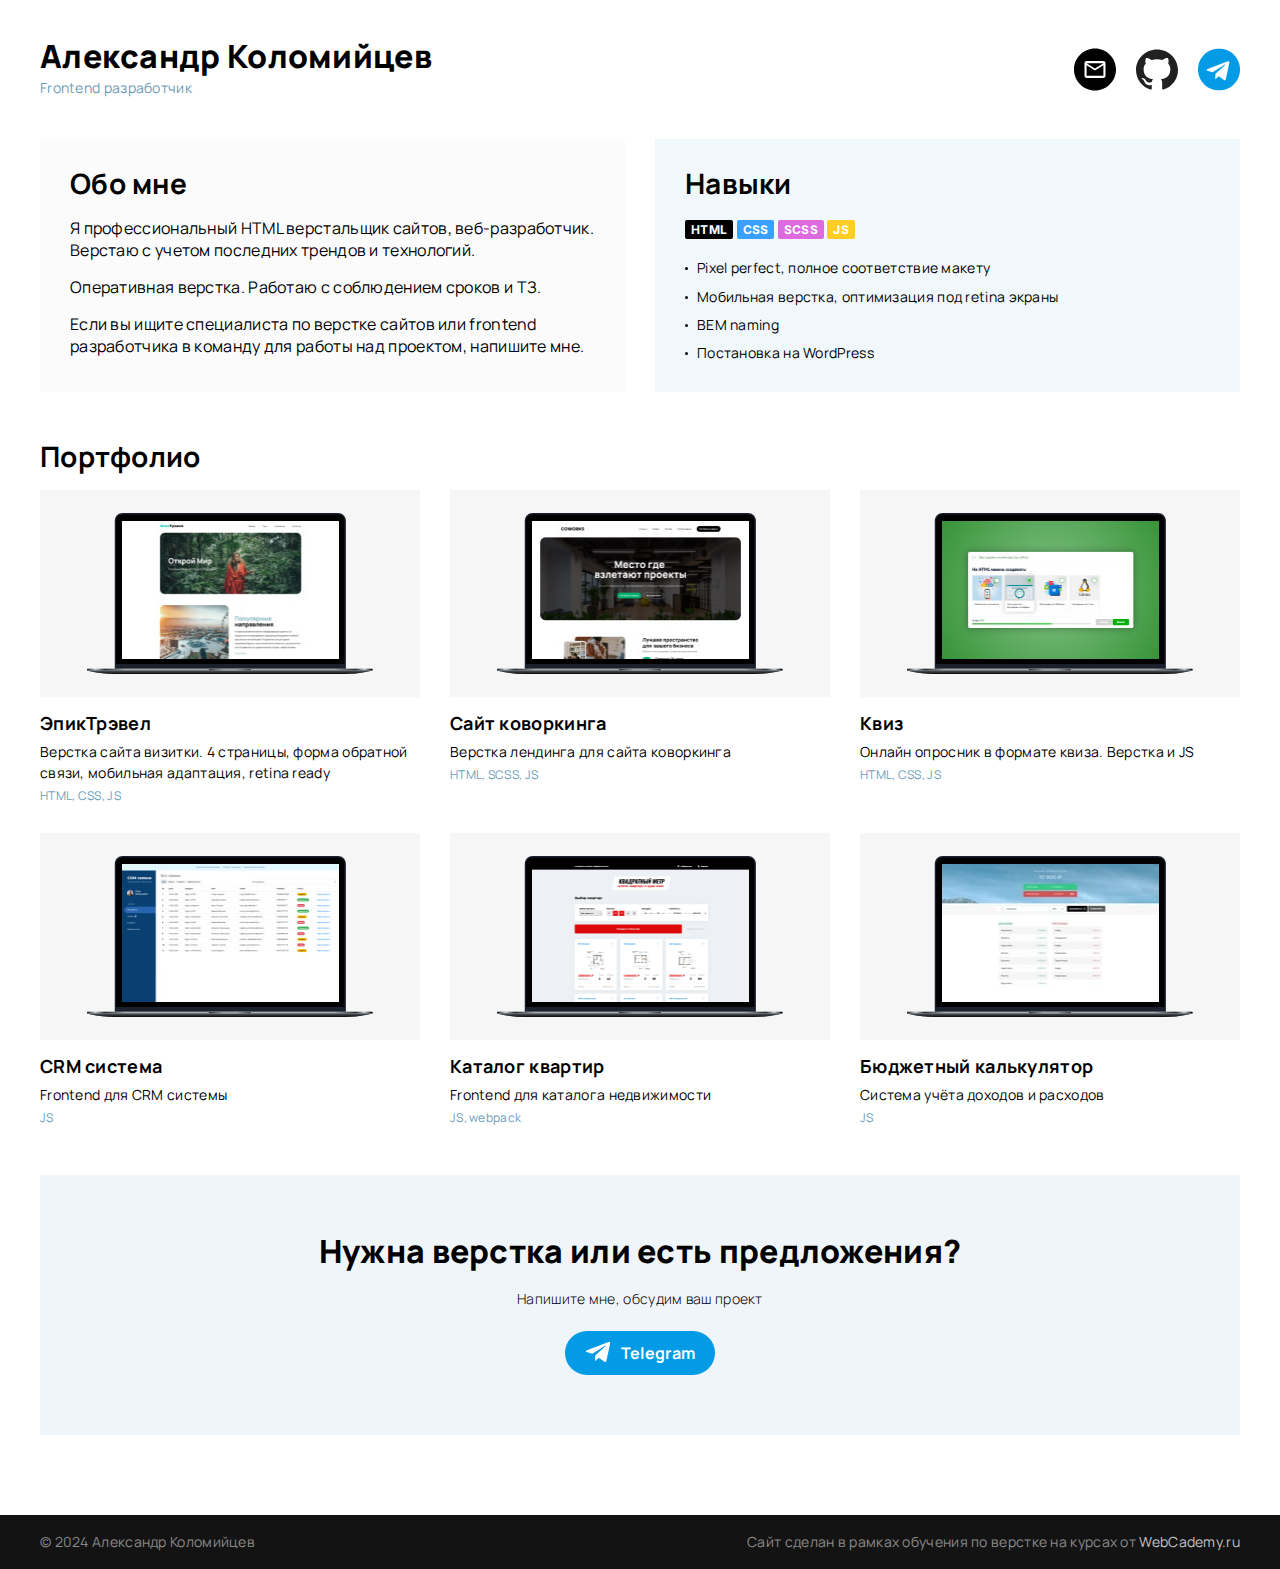
==== docs/index.html @ 0c03bd49 "Portfolio" ====
<!DOCTYPE html>
<html lang="ru">

<head>
    <meta charset="UTF-8">
    <meta name="viewport" content="width=device-width, initial-scale=1.0">
    <title>Портфолио Александр Коломийцев Frontend разработчик</title>
    <link type="image/x-icon" rel="shortcut icon" href="./img/favicons/favicons/icons/favicon-16x16.png">
    <link rel="stylesheet" href="./js/fancybox/fancybox.css">
    <link rel="stylesheet" href="./css/main.css">
</head>

<body class="sticky-footer">
    <header class="header">
        <div class="container">
            <div class="header__row">
                <div class="header__logo">
                    <a href="https://github.com/Alex-nzn">
                        <h1 class="header__logo-title title-h2">Александр Коломийцев</h1>
                        <div class="header__logo-link">Frontend разработчик</div>
                    </a>
                </div>
                <div class="header__socials">
                    <a href="mailto:xzczzc@inbox.ru"> <img src="./img/socials/email.svg" alt="Email"> </a>
                    <a href="https://github.com/Alex-nzn"> <img src="./img/socials/github.svg" alt="Github"> </a>
                    <a href="https://t.me/alex_nzn" target="_blank"> <img src="./img/socials/telegram.svg"
                            alt="Telegram"> </a>
                </div>
            </div>
        </div>
    </header>

    <main class="main">

        <div class="about">
            <div class="container">
                <div class="about__row">
                    <div class="about__block">
                        <h3 class="title-h3">Обо мне</h3>
                        <p>Я профессиональный HTML верстальщик сайтов, веб-разработчик. Верстаю с учетом последних
                            трендов и
                            технологий.</p>
                        <p>Оперативная верстка. Работаю с соблюдением сроков и ТЗ.</p>
                        <p>Если вы ищите специалиста по верстке сайтов или frontend разработчика в команду для работы
                            над
                            проектом, напишите мне.</p>
                    </div>
                    <div class="about__block about__block--list">
                        <h3 class="title-h3">Навыки</h3>
                        <div class="about__skills-colors">
                            <span class="about__skills-black">HTML</span>
                            <span class="about__skills-blue">CSS</span>
                            <span class="about__skills-pink">SCSS</span>
                            <span class="about__skills-yellow">JS</span>
                        </div>
                        <ul class="about__skills-list">
                            <li>
                                <p>Pixel perfect, полное соответствие макету</p>
                            </li>
                            <li>
                                <p>Мобильная верстка, оптимизация под retina экраны</p>
                            </li>
                            <li>
                                <p>BEM naming</p>
                            </li>
                            <li>
                                <p>Постановка на WordPress</p>
                            </li>
                        </ul>
                    </div>
                </div>
            </div>
        </div>

        <div class="portfolio">
            <div class="container">
                <h3 class="title-h3">Портфолио</h3>
                <div class="portfolio__wrapper">

                    <article class="portfolio__item" data-fancybox="album" data-src="#epic-travel">
                        <div class="portfolio__item-img" data-action="1">
                            <img class="frame__large" src="./img/projects/laptop.svg" alt="Laptop">
                            <img class="img__large" src="./img/projects/epic.jpg" srcset="./img/projects/epic@2x.jpg 2x"
                                alt="Epic">
                        </div>
                        <div class="portfolio__item-text">
                            <div class="text__title">ЭпикТрэвел</div>
                            <div class="text__desc">Верстка сайта визитки. 4 страницы, форма обратной связи,
                                мобильная адаптация, retina ready</div>
                            <a href="#!" class="link">HTML, CSS, JS</a>
                        </div>
                    </article>

                    <article class="portfolio__item" data-fancybox="album" data-src="#coworks">
                        <div class="portfolio__item-img" data-action="2">
                            <img class="frame__large" src="./img/projects/laptop.svg" alt="Laptop">
                            <img class="img__large" src="./img/projects/coworks.jpg"
                                srcset="./img/projects/coworks@2x.jpg 2x" alt="Coworks">
                        </div>
                        <div class="portfolio__item-text">
                            <div class="text__title">Сайт коворкинга</div>
                            <div class="text__desc">Верстка лендинга для сайта коворкинга</div>
                            <a href="#!" class="link">HTML, SCSS, JS</a>
                        </div>
                    </article>

                    <article class="portfolio__item" data-fancybox="album" data-src="#quiz">
                        <div class="portfolio__item-img">
                            <img class="frame__large" src="./img/projects/laptop.svg" alt="Laptop">
                            <img class="img__large" src="./img/projects/quiz.jpg" srcset="./img/projects/quiz@2x.jpg 2x"
                                alt="Quiz">
                        </div>
                        <div class="portfolio__item-text">
                            <div class="text__title">Квиз</div>
                            <div class="text__desc">Онлайн опросник в формате квиза. Верстка и JS</div>
                            <a href="#!" class="link">HTML, CSS, JS</a>
                        </div>
                    </article>

                    <article class="portfolio__item" data-fancybox="album" data-src="#crm">
                        <div class="portfolio__item-img">
                            <img class="frame__large" src="./img/projects/laptop.svg" alt="Laptop">
                            <img class="img__large" src="./img/projects/crm.jpg" srcset="./img/projects/crm@2x.jpg 2x"
                                alt="Crm">
                        </div>
                        <div class="portfolio__item-text">
                            <div class="text__title">CRM система</div>
                            <div class="text__desc">Frontend для CRM системы</div>
                            <a href="#!" class="link">JS</a>
                        </div>
                    </article>

                    <article class="portfolio__item" data-fancybox="album" data-src="#spa">
                        <div class="portfolio__item-img">
                            <img class="frame__large" src="./img/projects/laptop.svg" alt="Laptop">
                            <img class="img__large" src="./img/projects/spa.jpg" srcset="./img/projects/spa@2x.jpg 2x"
                                alt="Spa">
                        </div>
                        <div class="portfolio__item-text">
                            <div class="text__title">Каталог квартир</div>
                            <div class="text__desc">Frontend для каталога недвижимости</div>
                            <a href="#!" class="link">JS, webpack</a>
                        </div>
                    </article>

                    <article class="portfolio__item" data-fancybox="album" data-src="#budget-calculator">
                        <div class="portfolio__item-img">
                            <img class="frame__large" src="./img/projects/laptop.svg" alt="Laptop">
                            <img class="img__large" src="./img/projects/budget-calculator.jpg"
                                srcset="./img/projects/budget-calculator@2x.jpg 2x" alt="Budget-calculator">
                        </div>
                        <div class="portfolio__item-text">
                            <div class="text__title">Бюджетный калькулятор</div>
                            <div class="text__desc">Система учёта доходов и расходов</div>
                            <a href="#!" class="link">JS</a>
                        </div>
                    </article>

                    <!-- <article class="portfolio__item" data-fancybox data-src="#crm-react">
                        <div class="portfolio__item-img">
                            <img class="frame__large" src="./img/projects/laptop.svg" alt="Laptop">
                            <img class="img__large" src="./img/projects/crm.jpg" srcset="./img/projects/crm@2x.jpg 2x"
                                alt="Crm">
                            <img class="img__large  img__large--react-logo-home" src="./img/icons/react-logo.svg"
                                alt="React">
                        </div>
                        <div class="portfolio__item-text">
                            <div class="text__title">CRM система</div>
                            <div class="text__desc">Frontend для CRM системы</div>
                            <a href="#!" class="link">JS</a>
                        </div>
                    </article> -->
                </div>
            </div>
        </div>

        <div class="cta">
            <div class="container">
                <div class="cta__content">
                    <h2 class="title-h2">Нужна верстка или есть предложения?</h2>
                    <div class="cta__content-text">Напишите мне, обсудим ваш проект</div>
                    <a href="https://t.me/alex_nzn" class="cta__content-btn" target="_blank"><img
                            src="./img/icons/telegram.svg" alt="">Telegram</a>
                </div>
            </div>
        </div>

    </main>

    <footer class="footer">
        <div class="container">
            <div class="footer__row">
                <div class="footer__left">© 2024 Александр Коломийцев</div>
                <div class="footer__right">Сайт сделан в рамках обучения по верстке на курсах от
                    <a href="https://webcademy.ru/" target="_blank">WebCademy.ru</a>
                </div>
            </div>
        </div>
    </footer>

    <!--------------Modal-------------->
    <section class="modal" id="epic-travel">
        <div class="modal__img">
            <img class="frame__large" src="./img/projects/laptop-big.svg" alt="Laptop">
            <img class="img__large img__large--modal" src="./img/projects/epic-lg.jpg"
                srcset="./img/projects/epic-lg@2x.jpg 2x" alt="Epic">
        </div>
        <div class="modal__item-text">
            <div class="text__title text__title--modal">ЭпикТрэвел</div>
            <div class="text__desc text__desc--modal">
                <p>Верстка сайта визитки. 3 страницы, форма обратной связи, мобильная адаптация, retina ready.
                </p>
                <p>Страницы:</p>
            </div>
            <div class="modal__links">
                <ul>
                    <li><a href="https://alex-nzn.github.io/Epic-travel/index.html" target="_blank">Главная</a></li>
                    <li><a href="https://alex-nzn.github.io/Epic-travel/tours.html" target="_blank">Туры и
                            направления</a></li>
                    <li><a href="https://alex-nzn.github.io/Epic-travel/about.html" target="_blank">О компании</a></li>
                    <li><a href="https://alex-nzn.github.io/Epic-travel/contacts.html" target="_blank">Контакты</a></li>
                </ul>
            </div>
            <div><a href="#!" class="link">HTML, CSS, JS</a></div>

            <div class="btns">
                <div class="modal-btn"> <a href="https://alex-nzn.github.io/Epic-travel" target="_blank"><img
                            src="./img/icons/link.svg" alt="">Смотреть демо</a></div>
                <!-- <a href="#!"><img src="./img/icons/site.svg" alt="">Сайт клиента</a> -->
                <div><a href="https://github.com/Alex-nzn/Epic-travel"><img src="./img/icons/github.svg" alt="">GitHub
                        проекта</a></div>
            </div>
        </div>
    </section>

    <section class="modal" id="coworks">
        <div class="modal__img">
            <img class="frame__large" src="./img/projects/laptop-big.svg" alt="Laptop">
            <img class="img__large img__large--modal" src="./img/projects/coworks-lg.jpg"
                srcset="./img/projects/coworks-lg@2x.jpg 2x" alt="Epic">
        </div>
        <div class="modal__item-text">
            <div class="text__title text__title--modal">ЭпикТрэвел</div>
            <div class="text__desc text__desc--modal">
                <p>Верстка лендинга для сайта коворкинга</p>
            </div>

            <div><a href="#!" class="link">HTML, SCSS, JS</a></div>

            <div class="btns">
                <div class="modal-btn"> <a href="https://alex-nzn.github.io/Coworks/" target="_blank"><img
                            src="./img/icons/link.svg" alt="">Смотреть демо</a></div>
                <!-- <a href="#!"><img src="./img/icons/site.svg" alt="">Сайт клиента</a> -->
                <div><a href="https://github.com/Alex-nzn/Coworks"><img src="./img/icons/github.svg" alt="">GitHub
                        проекта</a></div>
            </div>
        </div>
    </section>

    <section class="modal" id="quiz">
        <div class="modal__img">
            <img class="frame__large" src="./img/projects/laptop-big.svg" alt="Laptop">
            <img class="img__large img__large--modal" src="./img/projects/quiz-lg.jpg"
                srcset="./img/projects/quiz-lg@2x.jpg 2x" alt="Quiz">
        </div>
        <div class="modal__item-text">
            <div class="text__title text__title--modal">ЭпикТрэвел</div>
            <div class="text__desc text__desc--modal">
                <p>Онлайн опросник в формате квиза. Верстка и JS</p>
            </div>

            <div><a href="#!" class="link">HTML, CSS, JS</a></div>

            <div class="btns">
                <div class="modal-btn"> <a href="https://alex-nzn.github.io/Quiz/" target="_blank"><img
                            src="./img/icons/link.svg" alt="">Смотреть демо</a></div>
                <!-- <a href="#!"><img src="./img/icons/site.svg" alt="">Сайт клиента</a> -->
                <div><a href="https://github.com/Alex-nzn/Quiz"><img src="./img/icons/github.svg" alt="">GitHub
                        проекта</a></div>
            </div>
        </div>
    </section>

    <section class="modal" id="crm">
        <div class="modal__img">
            <img class="frame__large" src="./img/projects/laptop-big.svg" alt="Laptop">
            <img class="img__large img__large--modal" src="./img/projects/crm-lg.jpg"
                srcset="./img/projects/crm-lg@2x.jpg 2x" alt="Crm">
        </div>
        <div class="modal__item-text">
            <div class="text__title text__title--modal">ЭпикТрэвел</div>
            <div class="text__desc text__desc--modal">
                <p>Frontend для CRM системы</p>

            </div>

            <div><a href="#!" class="link">JS</a></div>

            <div class="btns">
                <div class="modal-btn"> <a href="https://alex-nzn.github.io/CRM/index.html" target="_blank"><img
                            src="./img/icons/link.svg" alt="">Смотреть демо</a></div>
                <!-- <a href="#!"><img src="./img/icons/site.svg" alt="">Сайт клиента</a> -->
                <div><a href="https://github.com/Alex-nzn/CRM"><img src="./img/icons/github.svg" alt="">GitHub
                        проекта</a></div>
            </div>
        </div>
    </section>

    <section class="modal" id="spa">
        <div class="modal__img">
            <img class="frame__large" src="./img/projects/laptop-big.svg" alt="Laptop">
            <img class="img__large img__large--modal" src="./img/projects/spa-lg.jpg"
                srcset="./img/projects/spa-lg@2x.jpg 2x" alt="Spa">
        </div>
        <div class="modal__item-text">
            <div class="text__title text__title--modal">ЭпикТрэвел</div>
            <div class="text__desc text__desc--modal">
                <p>Frontend для каталога недвижимости</p>
            </div>

            <div><a href="#!" class="link">JS, webpack </a></div>

            <div class="btns">
                <div class="modal-btn"> <a href="https://alex-nzn.github.io/Kvadratniy-metr/" target="_blank"><img
                            src="./img/icons/link.svg" alt="">Смотреть демо</a></div>
                <!-- <a href="#!"><img src="./img/icons/site.svg" alt="">Сайт клиента</a> -->
                <div><a href="https://github.com/Alex-nzn/Kvadratniy-metr"><img src="./img/icons/github.svg"
                            alt="">GitHub проекта</a></div>
            </div>
        </div>
    </section>

    <section class="modal" id="budget-calculator">
        <div class="modal__img">
            <img class="frame__large" src="./img/projects/laptop-big.svg" alt="Laptop">
            <img class="img__large img__large--modal" src="./img/projects/budget-calculator-lg.jpg"
                srcset="./img/projects/budget-calculator-lg@2x.jpg 2x" alt="Budget-calculator">
        </div>
        <div class="modal__item-text">
            <div class="text__title text__title--modal">Бюджетный калькулятор</div>
            <div class="text__desc text__desc--modal">
                <p>Система учёта доходов и расходов</p>
            </div>

            <div><a href="#!" class="link">JS</a></div>

            <div class="btns">
                <div class="modal-btn"> <a href="https://alex-nzn.github.io/Budget-calculator/" target="_blank"><img
                            src="./img/icons/link.svg" alt="">Смотреть демо</a></div>
                <!-- <a href="#!"><img src="./img/icons/site.svg" alt="">Сайт клиента</a> -->
                <div><a href="https://github.com/Alex-nzn/Budget-calculator"><img src="./img/icons/github.svg"
                            alt="">GitHub проекта</a></div>
            </div>
        </div>
    </section>

    <!-- <section class="modal" id="crm-react">
        <div class="modal__img">
            <img class="frame__large" src="./img/projects/laptop-big.svg" alt="Laptop">
            <img class="img__large img__large--modal" src="./img/projects/crm-lg.jpg"
                srcset="./img/projects/crm-lg@2x.jpg 2x" alt="Crm">
            <img class="img__large  img__large--react-logo-modal" src="./img/icons/react-logo.svg" alt="React">
        </div>
        <div class="modal__item-text">
            <div class="text__title text__title--modal">ЭпикТрэвел</div>
            <div class="text__desc text__desc--modal">
                <p>Верстка сайта визитки. 3 страницы, форма обратной связи, мобильная адаптация, retina ready.
                </p>
                <p>Страницы:</p>
            </div>
            <div class="modal__links">
                <ul>
                    <li><a href="#!">Главная</a></li>
                    <li><a href="#!">Туры и направления</a></li>
                    <li><a href="#!">О компании</a></li>
                    <li><a href="#!">Контакты</a></li>
                </ul>
            </div>
            <div><a href="#!" class="link">HTML, SCSS, JS, PHP</a></div>

            <div class="btns">
                <div class="modal-btn"> <a href="#!"><img src="./img/icons/link.svg" alt="">Смотреть демо</a></div>
                 <a href="#!"><img src="./img/icons/site.svg" alt="">Сайт клиента</a> 
                <div><a href="#!"><img src="./img/icons/github.svg" alt="">GitHub проекта</a></div>
            </div>
        </div>
    </section> -->

    <!----------Vendors------------>
    <script src="./js/fancybox/fancybox.umd.js"></script>

    <!----------Скрипты------------>
    <script src="./js/modal.js"></script>


</body>

</html>
---- docs/css/main.css ----
/* Reset and base styles  */
@import url(https://fonts.googleapis.com/css?family=Manrope:300,regular,700,800);
@import url(https://fonts.googleapis.com/css?family=Inter:regular,700);
* {
  padding: 0px;
  margin: 0px;
  border: none;
}

*,
*::before,
*::after {
  box-sizing: border-box;
}

/* Links */
a, a:link, a:visited {
  text-decoration: none;
}

a:hover {
  text-decoration: none;
}

/* Common */
aside, nav, footer, header, section, main {
  display: block;
}

h1, h2, h3, h4, h5, h6, p {
  font-size: inherit;
  font-weight: inherit;
}

ul, ul li {
  list-style: none;
}

img {
  vertical-align: top;
}

img, svg {
  max-width: 100%;
  height: auto;
}

address {
  font-style: normal;
}

/* Form */
input, textarea, button, select {
  font-family: inherit;
  font-size: inherit;
  color: inherit;
  background-color: transparent;
}

input::-ms-clear {
  display: none;
}

button, input[type=submit] {
  display: inline-block;
  box-shadow: none;
  background-color: transparent;
  background: none;
  cursor: pointer;
}

input:focus, input:active,
button:focus, button:active {
  outline: none;
}

button::-moz-focus-inner {
  padding: 0;
  border: 0;
}

label {
  cursor: pointer;
}

legend {
  display: block;
}

.fancybox__container {
  --fancybox-bg: rgba(0,0,0,.5);
}

.f-thumbs__slide__button {
  height: 0;
}

html {
  scroll-behavior: smooth;
}

body {
  font-family: "Manrope", sans-serif;
  font-size: 16px;
  letter-spacing: 0.3px;
  color: #000;
}

.sticky-footer {
  min-height: 100vh;
  display: flex;
  flex-direction: column;
}

a {
  color: #0F7DFF;
  text-decoration: underline;
}

a:focus-visible {
  outline: none;
}

.title-section {
  font-weight: 800;
  font-size: 42px;
  line-height: 1.2;
  color: #000;
}
@media (max-width: 1230px) {
  .title-section {
    font-size: 32px;
  }
}
@media (max-width: 768px) {
  .title-section {
    font-size: 24px;
  }
}

.none {
  display: none !important;
}

@media (max-width: 1230px) {
  .visible-desktop {
    display: none;
  }
}

.visually-hidden {
  clip: rect(0 0 0 0);
  -webkit-clip-path: inset(50%);
          clip-path: inset(50%);
  height: 1px;
  overflow: hidden;
  position: absolute;
  white-space: nowrap;
  width: 1px;
}

.no-scroll {
  overflow-y: hidden;
}

.title-xs {
  font-weight: 700;
  font-size: 24px;
  margin-bottom: 20px;
}

.title-s-mb20 {
  font-weight: 700;
  font-size: 28px;
  margin-bottom: 20px;
}
@media (max-width: 1230px) {
  .title-s-mb20 {
    font-size: 24px;
  }
}
@media (max-width: 768px) {
  .title-s-mb20 {
    margin-bottom: 10px;
  }
}

.title-s-mb18 {
  font-weight: 700;
  font-size: 28px;
  margin-bottom: 20px;
}
@media (max-width: 1230px) {
  .title-s-mb18 {
    font-size: 24px;
    margin-bottom: 18px;
  }
}
@media (max-width: 768px) {
  .title-s-mb18 {
    margin-bottom: 18px;
  }
}

.title-h3 {
  font-weight: 700;
  font-size: 28px;
  line-height: 1;
}
@media (max-width: 768px) {
  .title-h3 {
    font-size: 24px;
  }
}

.title-h2 {
  font-weight: 800;
  font-size: 32px;
  line-height: 1;
}
@media (max-width: 1230px) {
  .title-h2 {
    font-size: 26px;
  }
}
@media (max-width: 768px) {
  .title-h2 {
    font-size: 22px;
    text-align: center;
  }
}

.container {
  width: 1230px;
  padding: 0 15px;
  margin: 0 auto;
}
@media (max-width: 1230px) {
  .container {
    width: 768px;
  }
}
@media (max-width: 768px) {
  .container {
    width: 360px;
  }
}
@media (max-width: 1230px) {
  .container--tablet-fluid {
    width: auto;
  }
}
@media (max-width: 768px) {
  .container--mobile-fluid {
    width: auto;
  }
}
.container--mobile-no-padding {
  padding: 0;
}

.header {
  padding: 40px 0;
}

.header__row {
  display: flex;
  flex-wrap: wrap;
  justify-content: space-between;
  align-items: center;
}

@media (max-width: 1230px) {
  .header__logo {
    padding: 30px 0;
  }
}
@media (max-width: 768px) {
  .header__logo {
    padding: 30px 0 20px 0;
  }
}

.header__logo-title {
  margin-bottom: 5px;
  color: #000;
}

.header__logo-link {
  color: #6B9DB9;
  font-size: 14px;
  line-height: 1.6;
}

.header__socials {
  display: flex;
  -moz-column-gap: 20px;
       column-gap: 20px;
}
.header__socials a {
  border-radius: 50%;
  transition: box-shadow 0.1s ease-in;
  color: black;
}
.header__socials a:hover {
  box-shadow: 0px 0px 10px -2px #0F7DFF;
}
@media (max-width: 768px) {
  .header__socials {
    margin-bottom: 30px;
  }
}

.about {
  padding-bottom: 50px;
}
@media (max-width: 1230px) {
  .about {
    margin-bottom: 40px;
  }
}

.about__row {
  display: flex;
  flex-wrap: wrap;
  gap: 30px;
}

.about__block {
  width: 585px;
  padding: 30px;
  background-color: #FBFBFB;
}
.about__block p + p {
  margin-top: 15px;
}
@media (max-width: 1230px) {
  .about__block {
    width: 354px;
  }
}

.about__block--list {
  background-color: #F1F8FB;
}
.about__block--list li + li {
  margin-top: 10px;
}
@media (max-width: 1230px) {
  .about__block--list {
    width: 354px;
    font-size: 24px;
  }
}

.about__block .title-h3 {
  margin-bottom: 20px;
}

.about__skills-list li {
  position: relative;
  list-style: none;
  line-height: 1.3;
  font-size: 14px;
}
.about__skills-list p {
  margin-left: 12px;
}

.about__skills-list li::before {
  content: "";
  top: 8px;
  position: absolute;
  left: 0;
  background-color: #000;
  width: 3px;
  height: 3px;
  border-radius: 50%;
}

.about__skills-colors {
  margin-bottom: 20px;
}

.about__skills-black {
  padding: 2px 6px;
  background-color: #000;
  color: #fff;
  border-radius: 2px;
  font-family: "Inter";
  font-weight: 700;
  font-size: 12px;
}

.about__skills-blue {
  padding: 2px 6px;
  background-color: #39A0FF;
  color: #fff;
  border-radius: 2px;
  font-family: "Inter";
  font-weight: 700;
  font-size: 12px;
}

.about__skills-pink {
  padding: 2px 6px;
  background-color: #DD6ADF;
  color: #fff;
  border-radius: 2px;
  font-family: "Inter";
  font-weight: 700;
  font-size: 12px;
}

.about__skills-yellow {
  padding: 2px 6px;
  background-color: #FFCE20;
  color: #fff;
  border-radius: 2px;
  font-family: "Inter";
  font-weight: 700;
  font-size: 12px;
}

.portfolio {
  padding-bottom: 50px;
}

.portfolio .title-h3 {
  margin-bottom: 20px;
}

.portfolio__wrapper {
  display: flex;
  flex-wrap: wrap;
  gap: 30px;
}

.portfolio__item {
  position: relative;
  width: 380px;
  height: auto;
  cursor: pointer;
}
@media (max-width: 1230px) {
  .portfolio__item {
    width: 354px;
  }
}

.portfolio__item:hover .portfolio__item-img {
  box-shadow: 0px 0px 20px -7px #039BE5;
}
.portfolio__item:hover .portfolio__item-text {
  color: #039BE5;
}

.portfolio__item-img {
  padding: 23px 47px;
  margin-bottom: 15px;
  background-color: #F6F6F6;
  transition: box-shadow 0.1s ease-in;
}
@media (max-width: 1230px) {
  .portfolio__item-img {
    padding: 23px 34px;
  }
}
@media (max-width: 768px) {
  .portfolio__item-img {
    padding: 23px 22px;
  }
}

.portfolio__item-text {
  display: flex;
  flex-direction: column;
  row-gap: 5px;
}

.text__title {
  font-weight: 700;
  line-height: 1.3;
  font-size: 18px;
}
.text__title--modal {
  font-size: 24px;
  margin-bottom: 10px;
}
@media (max-width: 768px) {
  .text__title--modal {
    font-size: 22px;
  }
}

.text__desc {
  line-height: 1.5;
  font-size: 14px;
}
.text__desc--modal p {
  line-height: 1.3;
  margin-bottom: 15px;
}
@media (max-width: 768px) {
  .text__desc--modal p {
    line-height: 1.5;
  }
}

.link {
  line-height: 1.3;
  font-size: 12px;
  color: #6B9DB9;
}

.img__large {
  position: absolute;
  left: 82px;
  top: 31px;
  width: 217px;
  height: 138px;
}
@media (max-width: 1230px) {
  .img__large {
    left: 69px;
    width: 217px;
  }
}
@media (max-width: 768px) {
  .img__large {
    left: 57.1px;
    width: 217px;
  }
}
.img__large--modal {
  width: 382px;
  height: 240px;
  left: 193px;
  top: 56px;
}
@media (max-width: 1230px) {
  .img__large--modal {
    left: 179px;
  }
}
@media (max-width: 768px) {
  .img__large--modal {
    width: 220px;
    height: 137px;
    left: 55px;
    top: 50px;
  }
}
.img__large--react-logo-home {
  left: 88px;
  top: 56px;
  height: 98px;
}
.img__large--react-logo-modal {
  left: 274px;
  top: 100px;
  height: 160px;
}

.cta {
  padding-bottom: 80px;
}

.cta__content {
  display: flex;
  flex-direction: column;
  row-gap: 25px;
  align-items: center;
  padding: 60px 15px;
  background-color: #F0F5F9;
}
@media (max-width: 768px) {
  .cta__content {
    row-gap: 20px;
    padding: 40px 15px;
  }
}

.cta__content-text {
  font-weight: 300;
  font-size: 14px;
  line-height: 1;
}

.cta__content-btn {
  background-color: #039BE5;
  padding: 11px 20px;
  border-radius: 80px;
  font-weight: 700;
  font-size: 16px;
  color: #fff;
  transition: all 0.2s ease-in;
}
.cta__content-btn:hover {
  background-color: #1c91cb;
}

.cta__content-btn img {
  margin-right: 10px;
}

.footer {
  background-color: #131313;
  margin-top: auto;
}

.footer__row {
  display: flex;
  justify-content: space-between;
  background-color: #131313;
  padding: 20px 0;
}
@media (max-width: 768px) {
  .footer__row {
    flex-direction: column;
    row-gap: 10px;
    padding: 10px 0;
  }
}

.footer__left {
  display: inline-block;
  font-weight: 400;
  font-size: 14px;
  line-height: 1;
  color: rgba(255, 255, 255, 0.5);
}

.footer__right {
  display: inline-block;
  font-weight: 400;
  font-size: 14px;
  line-height: 1;
  text-align: right;
  color: rgba(255, 255, 255, 0.5);
}
.footer__right a {
  color: rgba(255, 255, 255, 0.75);
}
@media (max-width: 768px) {
  .footer__right {
    text-align: left;
  }
}

.modal {
  display: none;
  position: relative;
  padding: 0px;
  width: 768px;
  background-color: #fff;
}
@media (max-width: 1230px) {
  .modal {
    width: 738px;
  }
}
@media (max-width: 768px) {
  .modal {
    width: 330px;
  }
}

.modal__body {
  background: #fff;
  transform: translate(0, -50%);
  transition: all 0.2s ease-in;
}

.modal__img {
  display: flex;
  flex-direction: column;
  align-items: center;
  padding: 40px 0 45px 0;
  background-color: #F6F6F6;
}
@media (max-width: 768px) {
  .modal__img {
    padding: 40px 20px 43px 20px;
  }
}

.modal--open .modal__body {
  transform: translate(0, 0);
}

.modal__item-text {
  padding: 20px 40px 30px;
}

.modal__links {
  color: #0F7DFF;
  font-size: 14px;
  line-height: 1.3;
  margin-bottom: 20px;
}
.modal__links a {
  margin-left: 12px;
}
.modal__links li {
  position: relative;
  list-style: none;
}
.modal__links li:not(:last-child) {
  margin-bottom: 10px;
}
.modal__links li:hover {
  font-weight: 600;
}

.modal__links li::before {
  content: "";
  position: absolute;
  background-color: #0F7DFF;
  width: 3px;
  height: 3px;
  top: 9px;
}

.btns {
  display: flex;
  -moz-column-gap: 10px;
       column-gap: 10px;
  margin-top: 20px;
  font-size: 14px;
  line-height: 1.3;
}
.btns a {
  display: flex;
  background-color: #F2F2F2;
  color: #000;
  padding: 6px 10px;
  border-radius: 3px;
}
.btns a:hover {
  background-color: #e4e4e4;
}
.btns img {
  margin-right: 5px;
}
@media (max-width: 768px) {
  .btns {
    flex-direction: column;
    row-gap: 11px;
  }
}/*# sourceMappingURL=main.css.map */
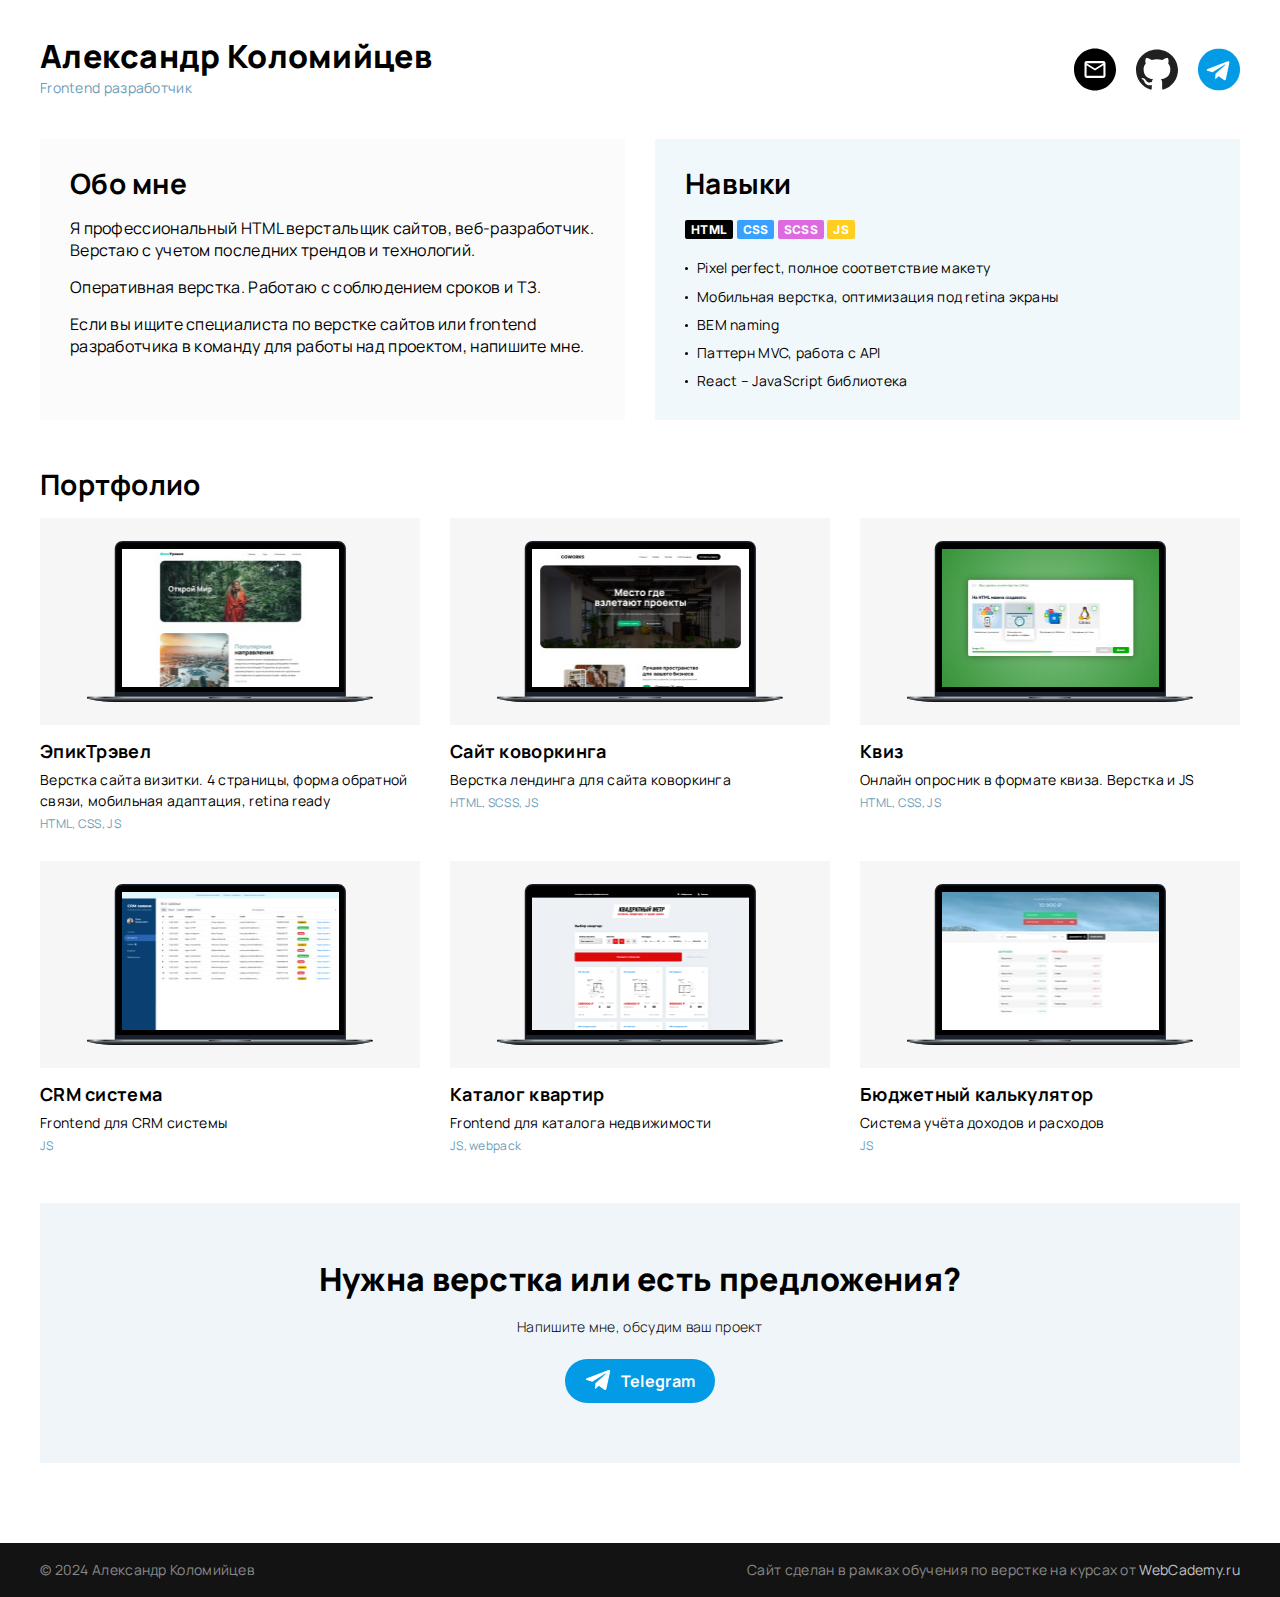
==== commit 19c397fa: "add skills" ====
--- a/docs/index.html
+++ b/docs/index.html
@@ -64,7 +64,10 @@
                                 <p>BEM naming</p>
                             </li>
                             <li>
-                                <p>Постановка на WordPress</p>
+                                <p>Паттерн MVC, работа с API</p>
+                            </li>
+                            <li>
+                                <p>React – JavaScript библиотека</p>
                             </li>
                         </ul>
                     </div>
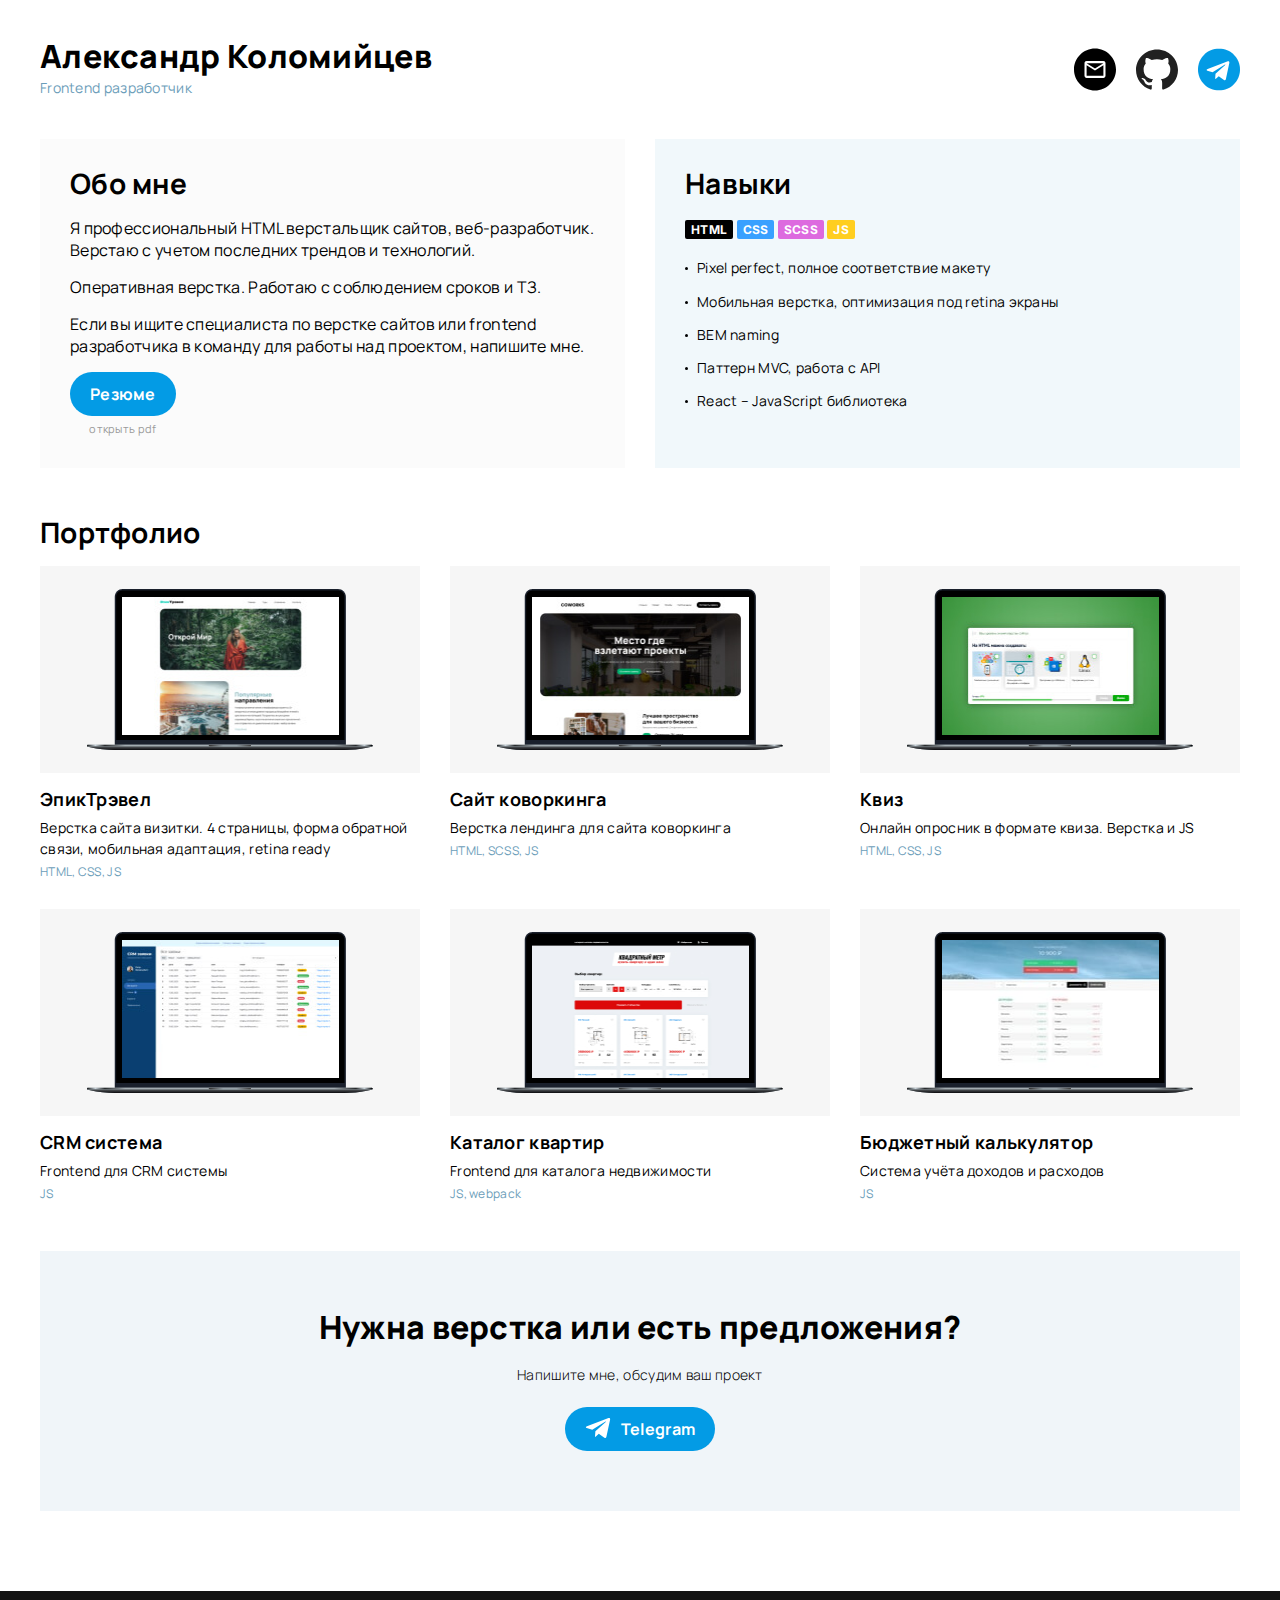
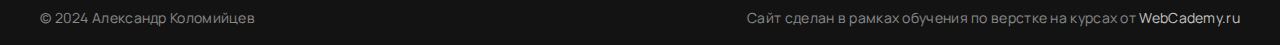
==== commit bda9846d: "add btn resume" ====
--- a/docs/index.html
+++ b/docs/index.html
@@ -44,6 +44,10 @@
                         <p>Если вы ищите специалиста по верстке сайтов или frontend разработчика в команду для работы
                             над
                             проектом, напишите мне.</p>
+                            <div class="about__btn">
+                            <a href="https://cloud.mail.ru/public/P7eT/4zomPTcyJ" target="_blank" class="cta__content-btn">Резюме</a>
+                            <span>открыть pdf</span>
+                            </div>
                     </div>
                     <div class="about__block about__block--list">
                         <h3 class="title-h3">Навыки</h3>
--- a/docs/css/main.css
+++ b/docs/css/main.css
@@ -270,6 +270,9 @@
   align-items: center;
 }
 
+.header__logo:hover .header__logo-link {
+  color: #1181b9;
+}
 @media (max-width: 1230px) {
   .header__logo {
     padding: 30px 0;
@@ -290,6 +293,7 @@
   color: #6B9DB9;
   font-size: 14px;
   line-height: 1.6;
+  transition: color 0.2s ease-in;
 }
 
 .header__socials {
@@ -299,11 +303,11 @@
 }
 .header__socials a {
   border-radius: 50%;
-  transition: box-shadow 0.1s ease-in;
+  transition: all 0.2s ease-in;
   color: black;
 }
 .header__socials a:hover {
-  box-shadow: 0px 0px 10px -2px #0F7DFF;
+  transform: scale(1.2);
 }
 @media (max-width: 768px) {
   .header__socials {
@@ -331,13 +335,25 @@
   padding: 30px;
   background-color: #FBFBFB;
 }
-.about__block p + p {
-  margin-top: 15px;
+.about__block p {
+  margin-bottom: 15px;
 }
 @media (max-width: 1230px) {
   .about__block {
     width: 354px;
   }
+}
+
+.about__btn {
+  display: inline-block;
+  text-align: center;
+}
+.about__btn a {
+  display: block;
+}
+.about__btn span {
+  font-size: 11px;
+  color: #999;
 }
 
 .about__block--list {
@@ -449,17 +465,17 @@
 }
 
 .portfolio__item:hover .portfolio__item-img {
-  box-shadow: 0px 0px 20px -7px #039BE5;
+  box-shadow: 0px 0px 20px -7px #1181b9;
 }
 .portfolio__item:hover .portfolio__item-text {
-  color: #039BE5;
+  color: #1181b9;
 }
 
 .portfolio__item-img {
   padding: 23px 47px;
   margin-bottom: 15px;
   background-color: #F6F6F6;
-  transition: box-shadow 0.1s ease-in;
+  transition: box-shadow 0.2s ease-in;
 }
 @media (max-width: 1230px) {
   .portfolio__item-img {
@@ -597,7 +613,7 @@
   transition: all 0.2s ease-in;
 }
 .cta__content-btn:hover {
-  background-color: #1c91cb;
+  background-color: #1181b9;
 }
 
 .cta__content-btn img {
@@ -640,7 +656,22 @@
   color: rgba(255, 255, 255, 0.5);
 }
 .footer__right a {
+  position: relative;
   color: rgba(255, 255, 255, 0.75);
+  border: 0px solid rgba(255, 255, 255, 0.75);
+}
+.footer__right a::after {
+  display: block;
+  content: "";
+  position: absolute;
+  left: 0;
+  width: 0;
+  height: 1px;
+  background-color: rgba(255, 255, 255, 0.75);
+  transition: all 0.2s ease-in;
+}
+.footer__right a:hover::after {
+  width: 100%;
 }
 @media (max-width: 768px) {
   .footer__right {
